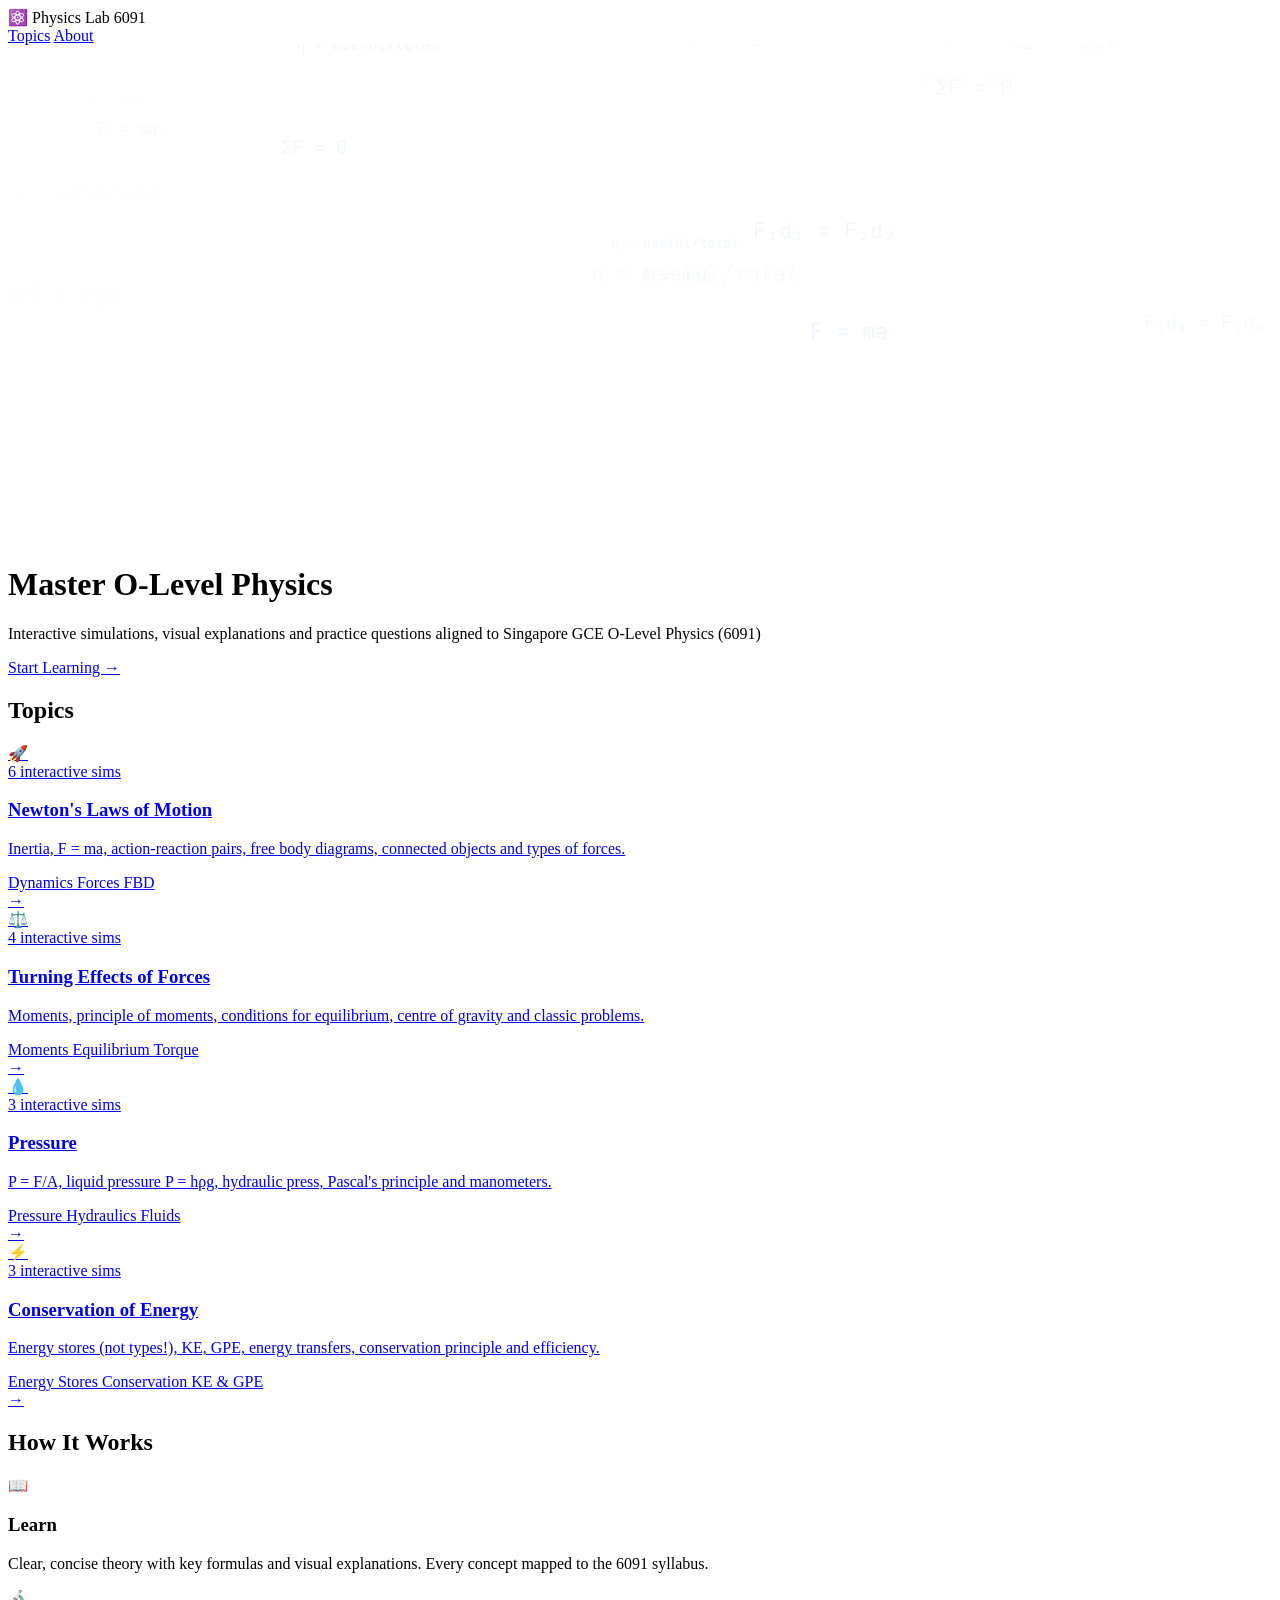
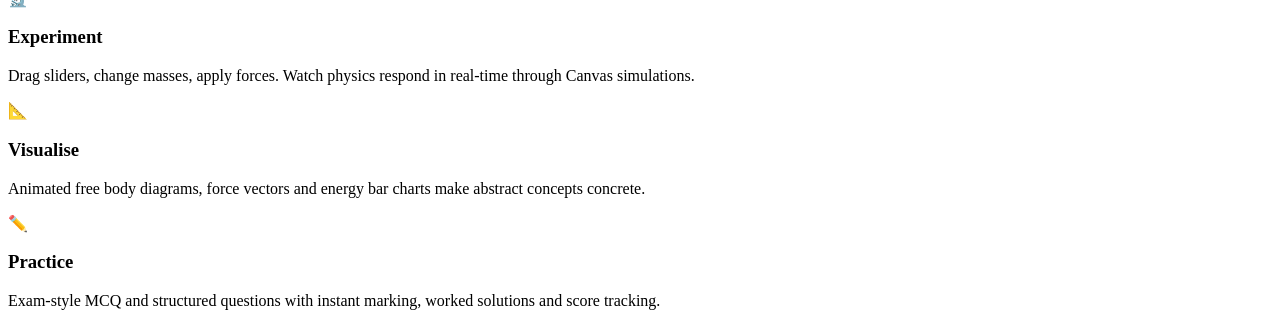
==== index.html @ 16e5b99d "Add files via upload" ====
<!DOCTYPE html>
<html lang="en">
<head>
    <meta charset="UTF-8">
    <meta name="viewport" content="width=device-width, initial-scale=1.0">
    <title>Physics Lab 6091 | O-Level Physics Interactive Learning</title>
    <link rel="stylesheet" href="css/styles.css">
    <link rel="preconnect" href="https://fonts.googleapis.com">
    <link href="https://fonts.googleapis.com/css2?family=Inter:wght@300;400;500;600;700;800&family=JetBrains+Mono:wght@400;500&display=swap" rel="stylesheet">
</head>
<body>

<!-- ============ HERO ============ -->
<header class="hero">
    <nav class="navbar">
        <div class="logo">⚛️ Physics Lab 6091</div>
        <div class="nav-links">
            <a href="#topics">Topics</a>
            <a href="#about">About</a>
        </div>
    </nav>
    <canvas id="heroCanvas"></canvas>
    <div class="hero-content">
        <h1>Master O-Level Physics</h1>
        <p class="hero-subtitle">
            Interactive simulations, visual explanations and practice questions
            aligned to Singapore GCE O-Level Physics (6091)
        </p>
        <a href="#topics" class="btn btn-primary btn-glow">Start Learning →</a>
    </div>
</header>

<!-- ============ TOPICS ============ -->
<main>
<section id="topics" class="topics-section">
    <h2 class="section-title">Topics</h2>
    <div class="topics-grid">

        <a href="topics/newton-laws.html" class="topic-card" style="--card-accent:#4a9eff">
            <div class="topic-icon">🚀</div>
            <div class="topic-badge">6 interactive sims</div>
            <h3>Newton's Laws of Motion</h3>
            <p>Inertia, F = ma, action-reaction pairs, free body diagrams, connected objects and types of forces.</p>
            <div class="topic-tags">
                <span class="tag">Dynamics</span>
                <span class="tag">Forces</span>
                <span class="tag">FBD</span>
            </div>
            <div class="card-arrow">→</div>
        </a>

        <a href="topics/turning-effects.html" class="topic-card" style="--card-accent:#34a853">
            <div class="topic-icon">⚖️</div>
            <div class="topic-badge">4 interactive sims</div>
            <h3>Turning Effects of Forces</h3>
            <p>Moments, principle of moments, conditions for equilibrium, centre of gravity and classic problems.</p>
            <div class="topic-tags">
                <span class="tag">Moments</span>
                <span class="tag">Equilibrium</span>
                <span class="tag">Torque</span>
            </div>
            <div class="card-arrow">→</div>
        </a>

        <a href="topics/pressure.html" class="topic-card" style="--card-accent:#fbbc04">
            <div class="topic-icon">💧</div>
            <div class="topic-badge">3 interactive sims</div>
            <h3>Pressure</h3>
            <p>P = F/A, liquid pressure P = hρg, hydraulic press, Pascal's principle and manometers.</p>
            <div class="topic-tags">
                <span class="tag">Pressure</span>
                <span class="tag">Hydraulics</span>
                <span class="tag">Fluids</span>
            </div>
            <div class="card-arrow">→</div>
        </a>

        <a href="topics/energy.html" class="topic-card" style="--card-accent:#ea4335">
            <div class="topic-icon">⚡</div>
            <div class="topic-badge">3 interactive sims</div>
            <h3>Conservation of Energy</h3>
            <p>Energy stores (not types!), KE, GPE, energy transfers, conservation principle and efficiency.</p>
            <div class="topic-tags">
                <span class="tag">Energy Stores</span>
                <span class="tag">Conservation</span>
                <span class="tag">KE &amp; GPE</span>
            </div>
            <div class="card-arrow">→</div>
        </a>

    </div>
</section>

<!-- ============ ABOUT ============ -->
<section id="about" class="about-section">
    <h2 class="section-title">How It Works</h2>
    <div class="about-content">
        <div class="about-card">
            <div class="about-icon">📖</div>
            <h3>Learn</h3>
            <p>Clear, concise theory with key formulas and visual explanations. Every concept mapped to the 6091 syllabus.</p>
        </div>
        <div class="about-card">
            <div class="about-icon">🔬</div>
            <h3>Experiment</h3>
            <p>Drag sliders, change masses, apply forces. Watch physics respond in real-time through Canvas simulations.</p>
        </div>
        <div class="about-card">
            <div class="about-icon">📐</div>
            <h3>Visualise</h3>
            <p>Animated free body diagrams, force vectors and energy bar charts make abstract concepts concrete.</p>
        </div>
        <div class="about-card">
            <div class="about-icon">✏️</div>
            <h3>Practice</h3>
            <p>Exam-style MCQ and structured questions with instant marking, worked solutions and score tracking.</p>
        </div>
    </div>
</section>

<!-- ============ SYLLABUS ============ -->
<section class="syllabus-section">
    <div class="syllabus-inner">
        <h2 class="section-title" style="color:white">Aligned to Syllabus 6091</h2>
        <p class="syllabus-text">
            Content follows the latest SEAB GCE O-Level Physics syllabus, including the updated
            <strong>energy stores</strong> framework. All worked examples use <strong>g = 10 m/s²</strong>
            as per exam convention. Questions are pitched at N-Level to A-Level bridging difficulty.
        </p>
    </div>
</section>
</main>

<!-- ============ FOOTER ============ -->
<footer>
    <p><strong>Physics Lab 6091</strong> — Built for Singapore GCE O-Level Physics Students</p>
    <p style="margin-top:0.5rem">
        Open-source educational tool · 
        <a href="https://github.com/" target="_blank">View on GitHub</a>
    </p>
</footer>

<!-- ============ HERO ANIMATION ============ -->
<script>
(() => {
    const canvas = document.getElementById('heroCanvas');
    const ctx = canvas.getContext('2d');

    function resize() {
        canvas.width = canvas.parentElement.offsetWidth;
        canvas.height = canvas.parentElement.offsetHeight;
    }
    resize();
    window.addEventListener('resize', resize);

    const symbols = [
        'F = ma', 'ΣF = 0', 'p = mv', 'W = Fd', 'P = F/A',
        'τ = Fd', 'KE = ½mv²', 'GPE = mgh', 'P = hρg',
        'a = Δv/Δt', 'F₁d₁ = F₂d₂', 'η = useful/total'
    ];

    const particles = Array.from({length: 18}, () => ({
        x: Math.random() * (canvas.width || 800),
        y: Math.random() * (canvas.height || 600),
        vx: (Math.random() - 0.5) * 0.4,
        vy: (Math.random() - 0.5) * 0.3,
        text: symbols[Math.floor(Math.random() * symbols.length)],
        opacity: Math.random() * 0.18 + 0.04,
        size: Math.random() * 10 + 13
    }));

    function draw() {
        ctx.clearRect(0, 0, canvas.width, canvas.height);
        for (const p of particles) {
            p.x += p.vx;
            p.y += p.vy;
            if (p.x < -100) p.x = canvas.width + 50;
            if (p.x > canvas.width + 100) p.x = -50;
            if (p.y < -30) p.y = canvas.height + 20;
            if (p.y > canvas.height + 30) p.y = -20;
            ctx.font = `${p.size}px 'JetBrains Mono', monospace`;
            ctx.fillStyle = `rgba(180, 210, 255, ${p.opacity})`;
            ctx.fillText(p.text, p.x, p.y);
        }
        requestAnimationFrame(draw);
    }
    draw();
})();
</script>

</body>
</html>
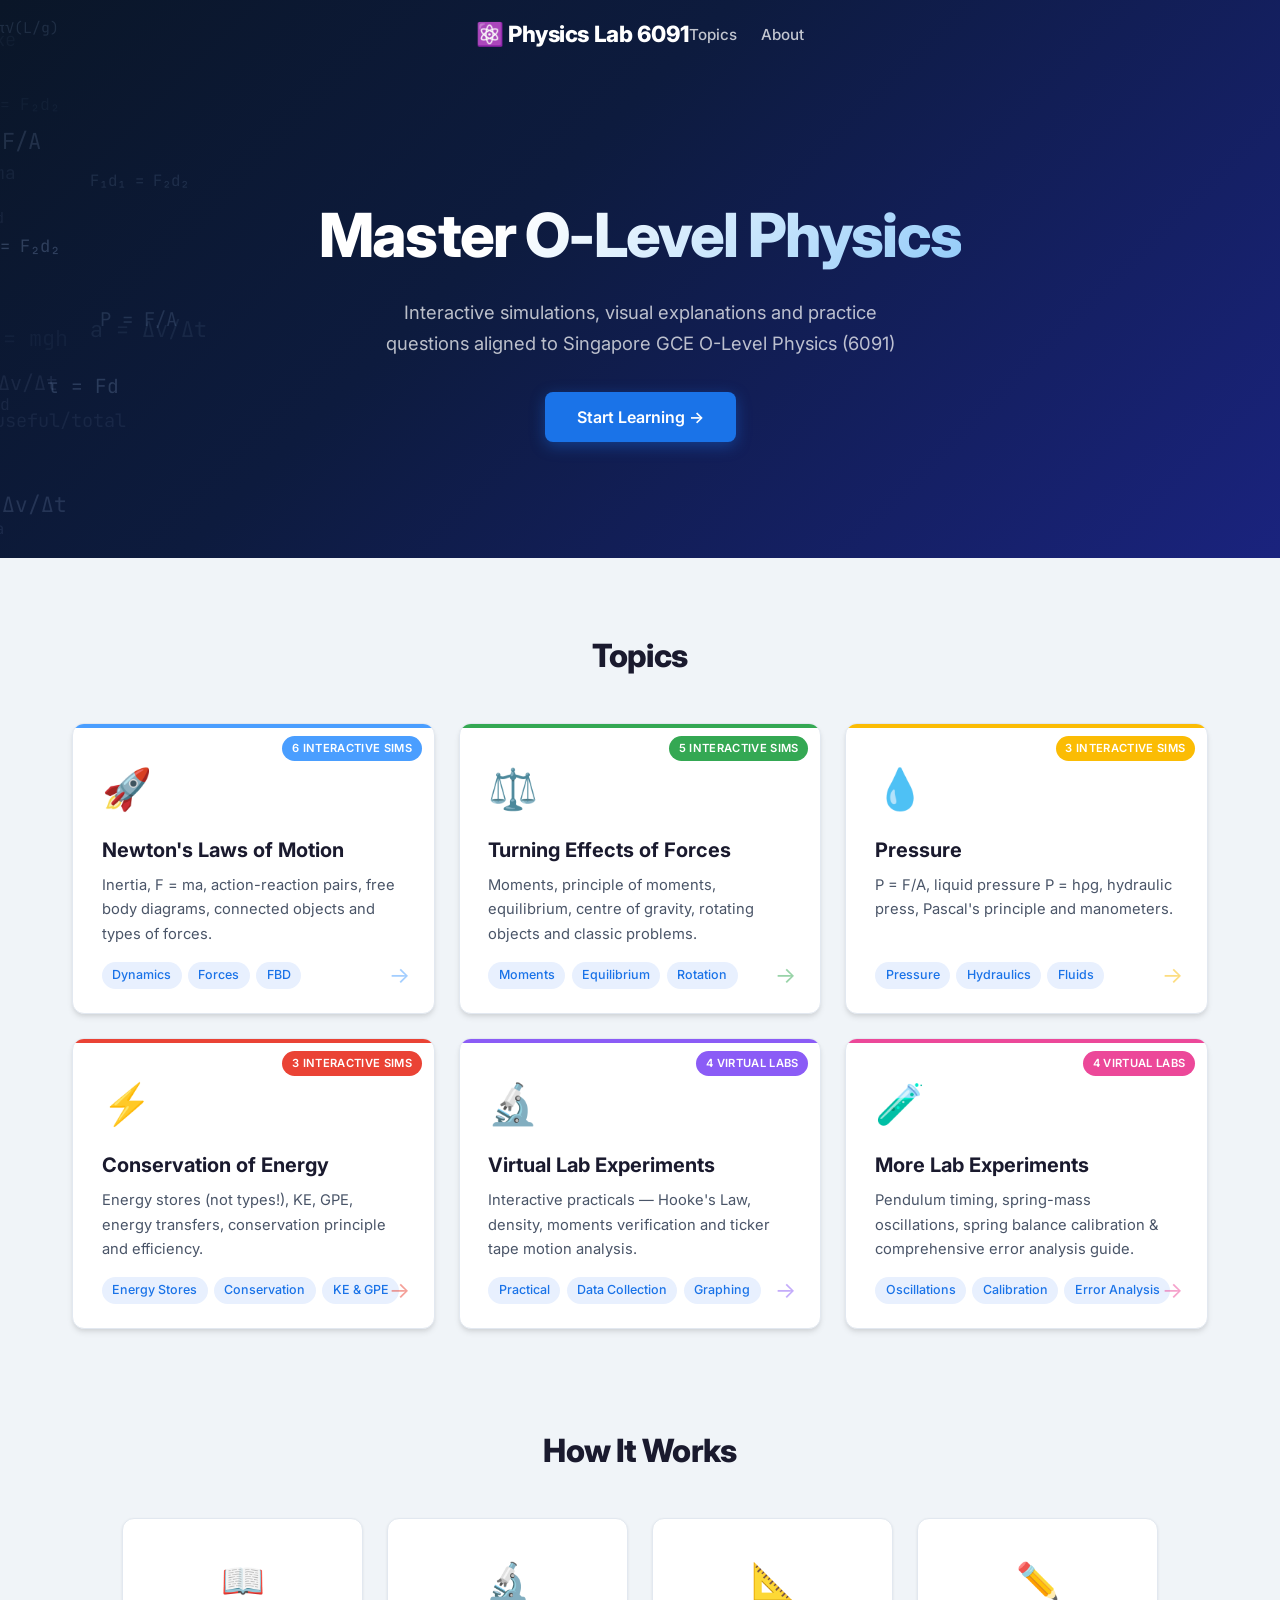
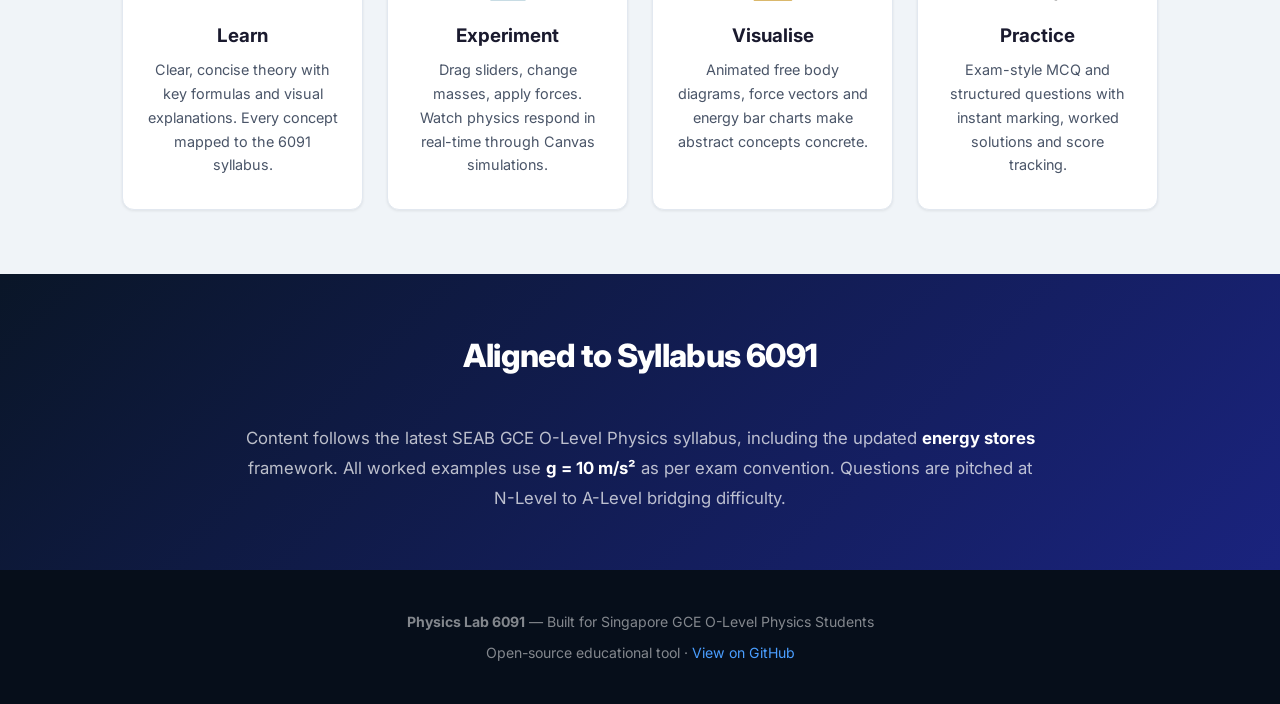
==== commit 4244d3f0: "Add files via upload" ====
--- a/index.html
+++ b/index.html
@@ -51,13 +51,13 @@
 
         <a href="topics/turning-effects.html" class="topic-card" style="--card-accent:#34a853">
             <div class="topic-icon">⚖️</div>
-            <div class="topic-badge">4 interactive sims</div>
+            <div class="topic-badge">5 interactive sims</div>
             <h3>Turning Effects of Forces</h3>
-            <p>Moments, principle of moments, conditions for equilibrium, centre of gravity and classic problems.</p>
+            <p>Moments, principle of moments, equilibrium, centre of gravity, rotating objects and classic problems.</p>
             <div class="topic-tags">
                 <span class="tag">Moments</span>
                 <span class="tag">Equilibrium</span>
-                <span class="tag">Torque</span>
+                <span class="tag">Rotation</span>
             </div>
             <div class="card-arrow">→</div>
         </a>
@@ -84,6 +84,32 @@
                 <span class="tag">Energy Stores</span>
                 <span class="tag">Conservation</span>
                 <span class="tag">KE &amp; GPE</span>
+            </div>
+            <div class="card-arrow">→</div>
+        </a>
+
+        <a href="topics/experiments.html" class="topic-card" style="--card-accent:#8b5cf6">
+            <div class="topic-icon">🔬</div>
+            <div class="topic-badge">4 virtual labs</div>
+            <h3>Virtual Lab Experiments</h3>
+            <p>Interactive practicals — Hooke's Law, density, moments verification and ticker tape motion analysis.</p>
+            <div class="topic-tags">
+                <span class="tag">Practical</span>
+                <span class="tag">Data Collection</span>
+                <span class="tag">Graphing</span>
+            </div>
+            <div class="card-arrow">→</div>
+        </a>
+
+        <a href="topics/experiments-2.html" class="topic-card" style="--card-accent:#ec4899">
+            <div class="topic-icon">🧪</div>
+            <div class="topic-badge">4 virtual labs</div>
+            <h3>More Lab Experiments</h3>
+            <p>Pendulum timing, spring-mass oscillations, spring balance calibration &amp; comprehensive error analysis guide.</p>
+            <div class="topic-tags">
+                <span class="tag">Oscillations</span>
+                <span class="tag">Calibration</span>
+                <span class="tag">Error Analysis</span>
             </div>
             <div class="card-arrow">→</div>
         </a>
@@ -142,45 +168,46 @@
 
 <!-- ============ HERO ANIMATION ============ -->
 <script>
-(() => {
-    const canvas = document.getElementById('heroCanvas');
-    const ctx = canvas.getContext('2d');
-
-    function resize() {
+(function(){
+    var canvas = document.getElementById('heroCanvas');
+    var ctx = canvas.getContext('2d');
+    function resize(){
         canvas.width = canvas.parentElement.offsetWidth;
         canvas.height = canvas.parentElement.offsetHeight;
     }
     resize();
     window.addEventListener('resize', resize);
 
-    const symbols = [
-        'F = ma', 'ΣF = 0', 'p = mv', 'W = Fd', 'P = F/A',
+    var symbols = [
+        'F = ma', 'p = mv', 'W = Fd', 'P = F/A',
         'τ = Fd', 'KE = ½mv²', 'GPE = mgh', 'P = hρg',
-        'a = Δv/Δt', 'F₁d₁ = F₂d₂', 'η = useful/total'
+        'a = Δv/Δt', 'F₁d₁ = F₂d₂', 'η = useful/total',
+        'T = 2π√(L/g)', 'F = ke', 'ρ = m/V'
     ];
-
-    const particles = Array.from({length: 18}, () => ({
-        x: Math.random() * (canvas.width || 800),
-        y: Math.random() * (canvas.height || 600),
-        vx: (Math.random() - 0.5) * 0.4,
-        vy: (Math.random() - 0.5) * 0.3,
-        text: symbols[Math.floor(Math.random() * symbols.length)],
-        opacity: Math.random() * 0.18 + 0.04,
-        size: Math.random() * 10 + 13
-    }));
-
-    function draw() {
-        ctx.clearRect(0, 0, canvas.width, canvas.height);
-        for (const p of particles) {
-            p.x += p.vx;
-            p.y += p.vy;
-            if (p.x < -100) p.x = canvas.width + 50;
-            if (p.x > canvas.width + 100) p.x = -50;
-            if (p.y < -30) p.y = canvas.height + 20;
-            if (p.y > canvas.height + 30) p.y = -20;
-            ctx.font = `${p.size}px 'JetBrains Mono', monospace`;
-            ctx.fillStyle = `rgba(180, 210, 255, ${p.opacity})`;
-            ctx.fillText(p.text, p.x, p.y);
+    var particles = [];
+    for(var i=0; i<18; i++){
+        particles.push({
+            x: Math.random()*(canvas.width||800),
+            y: Math.random()*(canvas.height||600),
+            vx: (Math.random()-0.5)*0.4,
+            vy: (Math.random()-0.5)*0.3,
+            text: symbols[Math.floor(Math.random()*symbols.length)],
+            opacity: Math.random()*0.18+0.04,
+            size: Math.random()*10+13
+        });
+    }
+    function draw(){
+        ctx.clearRect(0,0,canvas.width,canvas.height);
+        for(var i=0;i<particles.length;i++){
+            var p=particles[i];
+            p.x+=p.vx; p.y+=p.vy;
+            if(p.x<-100) p.x=canvas.width+50;
+            if(p.x>canvas.width+100) p.x=-50;
+            if(p.y<-30) p.y=canvas.height+20;
+            if(p.y>canvas.height+30) p.y=-20;
+            ctx.font=p.size+'px "JetBrains Mono",monospace';
+            ctx.fillStyle='rgba(180,210,255,'+p.opacity+')';
+            ctx.fillText(p.text,p.x,p.y);
         }
         requestAnimationFrame(draw);
     }
--- a/css/styles.css
+++ b/css/styles.css
@@ -0,0 +1,837 @@
+/* ========================================================
+   Physics Lab 6091 — Master Stylesheet
+   ======================================================== */
+
+/* --- Design Tokens --- */
+:root {
+    --primary: #1a73e8;
+    --primary-dark: #1557b0;
+    --primary-light: #4a9eff;
+    --secondary: #34a853;
+    --secondary-light: #4ecb71;
+    --accent: #fbbc04;
+    --danger: #ea4335;
+    --bg-dark: #0a1628;
+    --bg-card: #ffffff;
+    --bg-body: #f0f4f8;
+    --bg-sim: #111827;
+    --text-primary: #1a1a2e;
+    --text-secondary: #4a5568;
+    --text-light: #718096;
+    --border: #e2e8f0;
+    --shadow-sm: 0 1px 3px rgba(0,0,0,.08);
+    --shadow: 0 4px 6px -1px rgba(0,0,0,.1), 0 2px 4px -1px rgba(0,0,0,.06);
+    --shadow-lg: 0 20px 25px -5px rgba(0,0,0,.1), 0 10px 10px -5px rgba(0,0,0,.04);
+    --radius: 12px;
+    --radius-sm: 8px;
+    --transition: all .25s ease;
+    --font-sans: 'Inter', -apple-system, BlinkMacSystemFont, 'Segoe UI', sans-serif;
+    --font-mono: 'JetBrains Mono', 'Fira Code', monospace;
+}
+
+/* --- Reset --- */
+*, *::before, *::after { margin:0; padding:0; box-sizing:border-box; }
+html { scroll-behavior: smooth; }
+body {
+    font-family: var(--font-sans);
+    color: var(--text-primary);
+    background: var(--bg-body);
+    line-height: 1.65;
+    -webkit-font-smoothing: antialiased;
+}
+img { max-width:100%; display:block; }
+a { color: var(--primary); }
+
+/* ========================================================
+   NAVIGATION BAR
+   ======================================================== */
+.navbar {
+    display: flex;
+    justify-content: space-between;
+    align-items: center;
+    padding: 1rem 2rem;
+    position: relative;
+    z-index: 20;
+    max-width: 1300px;
+    margin: 0 auto;
+}
+.logo {
+    font-size: 1.4rem;
+    font-weight: 800;
+    color: #fff;
+    letter-spacing: -.02em;
+    text-decoration: none;
+}
+a.logo:hover { opacity:.85; }
+.nav-links { display:flex; gap:1.5rem; }
+.nav-links a {
+    color: rgba(255,255,255,.75);
+    text-decoration: none;
+    font-weight: 500;
+    font-size: .95rem;
+    transition: var(--transition);
+}
+.nav-links a:hover { color:#fff; }
+
+/* ========================================================
+   HERO  (index page)
+   ======================================================== */
+.hero {
+    background: linear-gradient(135deg, var(--bg-dark) 0%, #0d1b3e 40%, #1a237e 100%);
+    color: #fff;
+    position: relative;
+    overflow: hidden;
+    min-height: 62vh;
+    display: flex;
+    flex-direction: column;
+}
+#heroCanvas {
+    position: absolute; inset:0;
+    width:100%; height:100%;
+    pointer-events: none;
+}
+.hero-content {
+    max-width: 720px;
+    margin: auto;
+    text-align: center;
+    padding: 2rem;
+    position: relative;
+    z-index: 5;
+}
+.hero-content h1 {
+    font-size: clamp(2.2rem, 5vw, 3.8rem);
+    font-weight: 800;
+    letter-spacing: -.03em;
+    background: linear-gradient(135deg, #fff 30%, #90caf9);
+    -webkit-background-clip: text;
+    -webkit-text-fill-color: transparent;
+    background-clip: text;
+    margin-bottom: .75rem;
+}
+.hero-subtitle {
+    font-size: 1.15rem;
+    color: rgba(255,255,255,.72);
+    max-width: 560px;
+    margin: 0 auto 2rem;
+    line-height: 1.7;
+}
+
+/* ========================================================
+   BUTTONS
+   ======================================================== */
+.btn {
+    display: inline-block;
+    padding: .75rem 2rem;
+    border-radius: var(--radius-sm);
+    font-weight: 600;
+    text-decoration: none;
+    transition: var(--transition);
+    cursor: pointer;
+    border: none;
+    font-size: 1rem;
+    font-family: var(--font-sans);
+}
+.btn-primary {
+    background: var(--primary);
+    color: #fff;
+}
+.btn-primary:hover {
+    background: var(--primary-dark);
+    transform: translateY(-2px);
+    box-shadow: 0 6px 20px rgba(26,115,232,.45);
+}
+.btn-glow {
+    box-shadow: 0 4px 15px rgba(26,115,232,.4);
+}
+.btn-secondary { background:var(--secondary); color:#fff; }
+.btn-secondary:hover { background:#2d9249; }
+.btn-outline {
+    background: transparent;
+    color: var(--primary);
+    border: 2px solid var(--primary);
+}
+.btn-outline:hover { background:var(--primary); color:#fff; }
+.btn-sm { padding:.45rem 1rem; font-size:.875rem; }
+.btn-icon { display:inline-flex; align-items:center; gap:.4rem; }
+
+/* ========================================================
+   SECTION TITLES
+   ======================================================== */
+.section-title {
+    text-align: center;
+    font-size: 2rem;
+    font-weight: 800;
+    margin-bottom: 2.5rem;
+    letter-spacing: -.02em;
+}
+
+/* ========================================================
+   TOPICS GRID  (index page)
+   ======================================================== */
+.topics-section {
+    padding: 4.5rem 2rem 3rem;
+    max-width: 1200px;
+    margin: 0 auto;
+}
+.topics-grid {
+    display: grid;
+    grid-template-columns: repeat(auto-fit, minmax(270px, 1fr));
+    gap: 1.5rem;
+}
+.topic-card {
+    background: var(--bg-card);
+    border-radius: var(--radius);
+    padding: 2rem 1.8rem 1.5rem;
+    text-decoration: none;
+    color: var(--text-primary);
+    box-shadow: var(--shadow);
+    border: 1px solid var(--border);
+    transition: var(--transition);
+    display: flex;
+    flex-direction: column;
+    position: relative;
+    overflow: hidden;
+}
+.topic-card::before {
+    content:'';
+    position:absolute; top:0; left:0; right:0;
+    height: 4px;
+    background: var(--card-accent, var(--primary));
+}
+.topic-card:hover {
+    transform: translateY(-5px);
+    box-shadow: var(--shadow-lg);
+    border-color: var(--card-accent, var(--primary-light));
+}
+.topic-icon { font-size:2.5rem; margin-bottom:.75rem; }
+.topic-badge {
+    position:absolute; top:12px; right:12px;
+    background: var(--card-accent, var(--primary));
+    color: #fff;
+    font-size: .7rem;
+    font-weight: 600;
+    padding: .2rem .6rem;
+    border-radius: 20px;
+    text-transform: uppercase;
+    letter-spacing: .03em;
+}
+.topic-card h3 {
+    font-size: 1.25rem;
+    font-weight: 700;
+    margin-bottom: .4rem;
+}
+.topic-card > p {
+    color: var(--text-secondary);
+    font-size: .92rem;
+    flex: 1;
+}
+.topic-tags {
+    display:flex; flex-wrap:wrap; gap:.4rem;
+    margin-top: 1rem;
+}
+.tag {
+    padding: .2rem .65rem;
+    background: #e8f0fe;
+    color: var(--primary);
+    border-radius: 20px;
+    font-size: .78rem;
+    font-weight: 500;
+}
+.card-arrow {
+    position:absolute; bottom:1.2rem; right:1.5rem;
+    font-size:1.4rem; color:var(--card-accent, var(--primary));
+    opacity:.5; transition:var(--transition);
+}
+.topic-card:hover .card-arrow { opacity:1; transform:translateX(4px); }
+
+/* ========================================================
+   ABOUT SECTION (index page)
+   ======================================================== */
+.about-section {
+    padding: 3rem 2rem 4rem;
+    max-width: 1100px;
+    margin: 0 auto;
+}
+.about-content {
+    display: grid;
+    grid-template-columns: repeat(auto-fit, minmax(220px, 1fr));
+    gap: 1.5rem;
+}
+.about-card {
+    text-align:center;
+    padding:2rem 1.5rem;
+    background:#fff;
+    border-radius: var(--radius);
+    box-shadow: var(--shadow-sm);
+    border:1px solid var(--border);
+}
+.about-icon { font-size:2.2rem; margin-bottom:.75rem; }
+.about-card h3 { margin-bottom:.4rem; font-weight:700; }
+.about-card p { color:var(--text-secondary); font-size:.9rem; }
+
+/* ========================================================
+   SYLLABUS BAR (index page)
+   ======================================================== */
+.syllabus-section {
+    background: linear-gradient(135deg, var(--bg-dark), #1a237e);
+    padding: 3.5rem 2rem;
+}
+.syllabus-inner {
+    max-width: 800px;
+    margin: 0 auto;
+    text-align: center;
+}
+.syllabus-text {
+    color: rgba(255,255,255,.72);
+    font-size: 1.05rem;
+    line-height: 1.8;
+}
+.syllabus-text strong { color:#fff; }
+
+/* ========================================================
+   FOOTER
+   ======================================================== */
+footer {
+    text-align:center;
+    padding:2.5rem 2rem;
+    background: #060e1a;
+    color: rgba(255,255,255,.5);
+    font-size:.88rem;
+}
+footer a { color:var(--primary-light); text-decoration:none; }
+footer a:hover { text-decoration:underline; }
+
+/* ========================================================
+   TOPIC PAGE — HEADER
+   ======================================================== */
+.topic-header {
+    background: linear-gradient(135deg, var(--bg-dark) 0%, #1a237e 100%);
+    color: #fff;
+}
+.topic-header .navbar { padding-bottom:0; }
+.topic-hero {
+    max-width: 1200px;
+    margin: 0 auto;
+    padding: 1.5rem 2rem 2.5rem;
+}
+.topic-hero h1 {
+    font-size: clamp(1.8rem, 4vw, 2.6rem);
+    font-weight: 800;
+    letter-spacing: -.02em;
+    margin-bottom: .3rem;
+}
+.topic-hero p {
+    color: rgba(255,255,255,.65);
+    font-size: 1.05rem;
+}
+.breadcrumb {
+    font-size:.85rem; margin-bottom:.8rem;
+}
+.breadcrumb a { color:rgba(255,255,255,.55); text-decoration:none; }
+.breadcrumb a:hover { color:#fff; }
+.breadcrumb span { color:rgba(255,255,255,.35); margin:0 .4rem; }
+
+/* ========================================================
+   TAB NAVIGATION  (topic pages)
+   ======================================================== */
+.tab-nav {
+    display: flex;
+    background: #fff;
+    border-bottom: 2px solid var(--border);
+    overflow-x: auto;
+    position: sticky;
+    top: 0;
+    z-index: 100;
+    box-shadow: var(--shadow-sm);
+    scrollbar-width: none;
+}
+.tab-nav::-webkit-scrollbar { display:none; }
+.tab-btn {
+    padding: 1rem 1.4rem;
+    border: none;
+    background: none;
+    font-family: var(--font-sans);
+    font-size: .9rem;
+    font-weight: 500;
+    color: var(--text-light);
+    cursor: pointer;
+    white-space: nowrap;
+    transition: var(--transition);
+    border-bottom: 3px solid transparent;
+    margin-bottom: -2px;
+    position: relative;
+}
+.tab-btn:hover { color:var(--primary); background:#f0f7ff; }
+.tab-btn.active {
+    color: var(--primary);
+    border-bottom-color: var(--primary);
+    font-weight: 600;
+}
+.tab-btn .tab-emoji { margin-right:.35rem; }
+
+/* ========================================================
+   TAB CONTENT
+   ======================================================== */
+.tab-content {
+    display: none;
+    max-width: 1100px;
+    margin: 0 auto;
+    padding: 2rem 1.5rem 4rem;
+    animation: fadeSlideIn .35s ease;
+}
+.tab-content.active { display: block; }
+@keyframes fadeSlideIn {
+    from { opacity:0; transform:translateY(12px); }
+    to   { opacity:1; transform:translateY(0); }
+}
+
+/* ========================================================
+   CONTENT CARDS
+   ======================================================== */
+.content-card {
+    background: #fff;
+    border-radius: var(--radius);
+    padding: 2rem;
+    margin-bottom: 1.5rem;
+    box-shadow: var(--shadow-sm);
+    border: 1px solid var(--border);
+}
+.content-card h2 {
+    font-size: 1.4rem;
+    font-weight: 700;
+    margin-bottom: 1rem;
+    display: flex;
+    align-items: center;
+    gap: .5rem;
+}
+.content-card h3 {
+    font-size: 1.15rem;
+    margin: 1.5rem 0 .6rem;
+    font-weight: 600;
+}
+.content-card p { color:var(--text-secondary); margin-bottom:.6rem; }
+.content-card ul, .content-card ol { padding-left:1.4rem; margin:.5rem 0; }
+.content-card li { color:var(--text-secondary); margin-bottom:.35rem; }
+
+/* ========================================================
+   FORMULA BOX
+   ======================================================== */
+.formula-box {
+    background: linear-gradient(135deg, #e8f0fe 0%, #f0f4ff 100%);
+    border-left: 4px solid var(--primary);
+    padding: 1.2rem 1.5rem;
+    border-radius: 0 var(--radius-sm) var(--radius-sm) 0;
+    margin: 1rem 0;
+    text-align: center;
+}
+.formula-box .formula-label {
+    display:block;
+    font-size:.72rem;
+    font-weight:600;
+    text-transform:uppercase;
+    letter-spacing:.06em;
+    color:var(--text-light);
+    margin-bottom:.4rem;
+    font-family:var(--font-sans);
+}
+.formula-box .formula {
+    font-family: var(--font-mono);
+    font-size: 1.3rem;
+    color: var(--primary-dark);
+    font-weight: 500;
+}
+
+/* ========================================================
+   CALLOUT BOXES
+   ======================================================== */
+.key-concept {
+    background: #fffbeb;
+    border-left: 4px solid var(--accent);
+    padding: 1rem 1.5rem;
+    border-radius: 0 var(--radius-sm) var(--radius-sm) 0;
+    margin: 1rem 0;
+}
+.key-concept strong, .key-concept b { color:#92400e; }
+
+.warning-box {
+    background: #fef2f2;
+    border-left: 4px solid var(--danger);
+    padding: 1rem 1.5rem;
+    border-radius: 0 var(--radius-sm) var(--radius-sm) 0;
+    margin: 1rem 0;
+}
+.warning-box strong { color:#991b1b; }
+
+.example-box {
+    background: #f0fdf4;
+    border-left: 4px solid var(--secondary);
+    padding: 1.2rem 1.5rem;
+    border-radius: 0 var(--radius-sm) var(--radius-sm) 0;
+    margin: 1rem 0;
+}
+.example-box h4 { color:#166534; margin-bottom:.4rem; }
+
+/* ========================================================
+   SIMULATION CONTAINER
+   ======================================================== */
+.sim-container {
+    background: var(--bg-sim);
+    border-radius: var(--radius);
+    padding: 1.5rem;
+    margin: 1.5rem 0;
+}
+.sim-container canvas {
+    width: 100%;
+    border-radius: var(--radius-sm);
+    display: block;
+    background: #0f172a;
+}
+.sim-controls {
+    display: flex;
+    flex-wrap: wrap;
+    gap: 1rem;
+    margin-top: 1rem;
+    align-items: flex-end;
+}
+.sim-control-group {
+    display: flex;
+    flex-direction: column;
+    gap: .25rem;
+}
+.sim-control-group label {
+    color: rgba(255,255,255,.65);
+    font-size: .82rem;
+    font-weight: 500;
+}
+.sim-control-group input[type="range"] {
+    width: 140px;
+    accent-color: var(--primary-light);
+}
+.sim-control-group select {
+    background: rgba(255,255,255,.1);
+    color: #fff;
+    border: 1px solid rgba(255,255,255,.2);
+    padding: .4rem .6rem;
+    border-radius: 6px;
+    font-family: var(--font-sans);
+    font-size: .85rem;
+}
+.value-display {
+    color: var(--primary-light);
+    font-family: var(--font-mono);
+    font-size: .85rem;
+}
+.sim-btn {
+    padding: .5rem 1.2rem;
+    border: none;
+    border-radius: 6px;
+    font-family: var(--font-sans);
+    font-weight: 600;
+    cursor: pointer;
+    transition: var(--transition);
+    font-size: .88rem;
+}
+.sim-btn:hover { transform:scale(1.04); }
+.sim-btn-play  { background:var(--secondary); color:#fff; }
+.sim-btn-reset { background:rgba(255,255,255,.1); color:#fff; border:1px solid rgba(255,255,255,.2); }
+.sim-btn-step  { background:var(--primary); color:#fff; }
+.sim-info {
+    background: rgba(255,255,255,.05);
+    border-radius: var(--radius-sm);
+    padding: 1rem;
+    margin-top: 1rem;
+    color: rgba(255,255,255,.8);
+    font-size: .9rem;
+    line-height: 1.7;
+}
+.sim-info .calc-step {
+    font-family: var(--font-mono);
+    color: var(--primary-light);
+    font-size: .85rem;
+    margin: .2rem 0;
+}
+.sim-input {
+    background: rgba(255,255,255,.1);
+    border: 1px solid rgba(255,255,255,.2);
+    color: #fff;
+    padding: .45rem .6rem;
+    border-radius: 6px;
+    font-family: var(--font-mono);
+    font-size: .88rem;
+    width: 72px;
+    text-align: center;
+}
+.sim-input:focus { outline:none; border-color:var(--primary-light); }
+
+/* ========================================================
+   WORKED EXAMPLE
+   ======================================================== */
+.worked-example {
+    border: 2px solid var(--primary);
+    border-radius: var(--radius);
+    overflow: hidden;
+    margin: 1.5rem 0;
+}
+.worked-example-header {
+    background: var(--primary);
+    color: #fff;
+    padding: .7rem 1.5rem;
+    font-weight: 600;
+    font-size: .95rem;
+}
+.worked-example-body { padding: 1.5rem; }
+.step {
+    display: flex;
+    gap: .8rem;
+    margin-bottom: .8rem;
+    align-items: flex-start;
+}
+.step-number {
+    background: var(--primary);
+    color: #fff;
+    min-width: 26px; height: 26px;
+    border-radius: 50%;
+    display: flex;
+    align-items: center;
+    justify-content: center;
+    font-size: .8rem;
+    font-weight: 700;
+    flex-shrink: 0;
+    margin-top: .1rem;
+}
+.step-content { flex:1; }
+.step-content p { margin-bottom:.3rem; }
+.math {
+    font-family: var(--font-mono);
+    background: #f0f4ff;
+    padding: .35rem .8rem;
+    border-radius: 6px;
+    display: inline-block;
+    color: var(--primary-dark);
+    font-size: .92rem;
+    margin: .2rem 0;
+}
+
+/* ========================================================
+   QUIZ
+   ======================================================== */
+.quiz-container { margin:1rem 0; }
+.quiz-question {
+    background: #fff;
+    border: 2px solid var(--border);
+    border-radius: var(--radius);
+    padding: 1.5rem;
+    margin-bottom: 1.5rem;
+    transition: border-color .3s;
+}
+.quiz-question.correct  { border-color:var(--secondary); }
+.quiz-question.incorrect { border-color:var(--danger); }
+.quiz-question h4 {
+    margin-bottom: 1rem;
+    font-size: .98rem;
+    line-height: 1.7;
+    font-weight: 600;
+}
+.question-number {
+    display: inline-flex;
+    align-items:center; justify-content:center;
+    background: var(--primary);
+    color: #fff;
+    width: 26px; height: 26px;
+    border-radius: 50%;
+    font-size: .82rem;
+    font-weight: 700;
+    margin-right: .5rem;
+    vertical-align: middle;
+}
+.quiz-options { display:flex; flex-direction:column; gap:.5rem; }
+.quiz-option {
+    display: flex;
+    align-items: center;
+    padding: .7rem 1rem;
+    border: 2px solid var(--border);
+    border-radius: var(--radius-sm);
+    cursor: pointer;
+    transition: var(--transition);
+    font-size: .93rem;
+    line-height: 1.5;
+}
+.quiz-option:hover { border-color:var(--primary-light); background:#f0f7ff; }
+.quiz-option input[type="radio"] { margin-right:.7rem; accent-color:var(--primary); flex-shrink:0; }
+.quiz-option.selected    { border-color:var(--primary); background:#e8f0fe; }
+.quiz-option.correct-answer { border-color:var(--secondary)!important; background:#dcfce7!important; }
+.quiz-option.wrong-answer   { border-color:var(--danger)!important; background:#fee2e2!important; }
+
+.quiz-feedback {
+    margin-top: .8rem;
+    padding: 1rem;
+    border-radius: var(--radius-sm);
+    display: none;
+    font-size: .92rem;
+    line-height: 1.7;
+}
+.quiz-feedback.show { display:block; }
+.quiz-feedback.correct   { background:#dcfce7; color:#14532d; }
+.quiz-feedback.incorrect { background:#fee2e2; color:#7f1d1d; }
+
+.check-btn {
+    margin-top: .8rem;
+    padding: .55rem 1.4rem;
+    background: var(--primary);
+    color: #fff;
+    border: none;
+    border-radius: var(--radius-sm);
+    font-family: var(--font-sans);
+    font-weight: 600;
+    font-size: .9rem;
+    cursor: pointer;
+    transition: var(--transition);
+}
+.check-btn:hover { background:var(--primary-dark); }
+.check-btn:disabled { opacity:.5; cursor:default; }
+
+.quiz-score {
+    text-align:center;
+    padding:2rem;
+    background: linear-gradient(135deg, #e8f0fe, #f0f4ff);
+    border-radius: var(--radius);
+    margin-top:1rem;
+    border:1px solid var(--border);
+}
+.score-number {
+    font-size:2.8rem;
+    font-weight:800;
+    color:var(--primary);
+}
+
+/* ========================================================
+   FORCE CATALOG GRID
+   ======================================================== */
+.force-list {
+    display: grid;
+    grid-template-columns: repeat(auto-fill, minmax(280px, 1fr));
+    gap: 1rem;
+    margin: 1rem 0;
+}
+.force-item {
+    background: #fff;
+    border: 1px solid var(--border);
+    border-radius: var(--radius-sm);
+    padding: 1.1rem;
+    display: flex;
+    gap: .8rem;
+    align-items: flex-start;
+    transition: var(--transition);
+}
+.force-item:hover { box-shadow:var(--shadow); }
+.force-color {
+    width: 40px; height: 40px;
+    border-radius: var(--radius-sm);
+    display: flex;
+    align-items: center;
+    justify-content: center;
+    font-size: 1.1rem;
+    flex-shrink: 0;
+}
+.force-item h4 { font-size:.95rem; margin-bottom:.15rem; }
+.force-item p  { font-size:.82rem; color:var(--text-light); line-height:1.5; }
+
+/* ========================================================
+   TWO-COLUMN LAYOUT
+   ======================================================== */
+.two-col {
+    display: grid;
+    grid-template-columns: 1fr 1fr;
+    gap: 1.5rem;
+    align-items: start;
+}
+
+/* ========================================================
+   TABLE
+   ======================================================== */
+.table-wrap { overflow-x:auto; margin:1rem 0; }
+table { width:100%; border-collapse:collapse; }
+th, td { padding:.7rem 1rem; text-align:left; border-bottom:1px solid var(--border); font-size:.92rem; }
+th { background:#f0f4ff; font-weight:600; color:var(--primary-dark); white-space:nowrap; }
+tr:hover td { background:#f8fafc; }
+
+/* ========================================================
+   ACCORDION (collapsible sections)
+   ======================================================== */
+.accordion { margin:.5rem 0; }
+.accordion-header {
+    display: flex;
+    justify-content: space-between;
+    align-items: center;
+    padding: .85rem 1.2rem;
+    background: #f8fafc;
+    border: 1px solid var(--border);
+    border-radius: var(--radius-sm);
+    cursor: pointer;
+    font-weight: 600;
+    font-size: .95rem;
+    transition: var(--transition);
+    user-select: none;
+}
+.accordion-header:hover { background:#f0f4ff; }
+.accordion-header .arrow { transition:transform .3s; font-size:.8rem; }
+.accordion-header.open .arrow { transform:rotate(180deg); }
+.accordion-header.open {
+    border-radius: var(--radius-sm) var(--radius-sm) 0 0;
+    background:#e8f0fe;
+}
+.accordion-body {
+    display: none;
+    padding: 1.2rem;
+    border: 1px solid var(--border);
+    border-top: none;
+    border-radius: 0 0 var(--radius-sm) var(--radius-sm);
+}
+.accordion-body.open { display:block; animation:fadeSlideIn .25s ease; }
+
+/* ========================================================
+   BACK-TO-TOP
+   ======================================================== */
+.back-to-top {
+    position: fixed;
+    bottom: 1.5rem; right: 1.5rem;
+    background: var(--primary);
+    color: #fff;
+    width: 42px; height: 42px;
+    border-radius: 50%;
+    display: flex;
+    align-items: center;
+    justify-content: center;
+    text-decoration: none;
+    box-shadow: var(--shadow);
+    transition: var(--transition);
+    font-size: 1.1rem;
+    z-index: 50;
+    opacity: 0;
+    pointer-events: none;
+}
+.back-to-top.visible { opacity:1; pointer-events:auto; }
+.back-to-top:hover { transform:translateY(-3px); box-shadow:var(--shadow-lg); }
+
+/* ========================================================
+   RESPONSIVE
+   ======================================================== */
+@media (max-width: 768px) {
+    .two-col { grid-template-columns:1fr; }
+    .hero-content h1 { font-size:2rem; }
+    .tab-btn { padding:.75rem 1rem; font-size:.82rem; }
+    .topic-hero h1 { font-size:1.7rem; }
+    .content-card { padding:1.4rem; }
+    .navbar { padding:.8rem 1rem; }
+    .topics-section, .about-section { padding:3rem 1rem; }
+    .sim-controls { flex-direction:column; align-items:stretch; }
+    .sim-control-group input[type="range"] { width:100%; }
+    .force-list { grid-template-columns:1fr; }
+}
+
+@media (max-width: 480px) {
+    .topic-hero { padding:1rem; }
+    .tab-btn { padding:.65rem .8rem; font-size:.78rem; }
+    .content-card { padding:1.1rem; }
+    .formula-box .formula { font-size:1.05rem; }
+}
